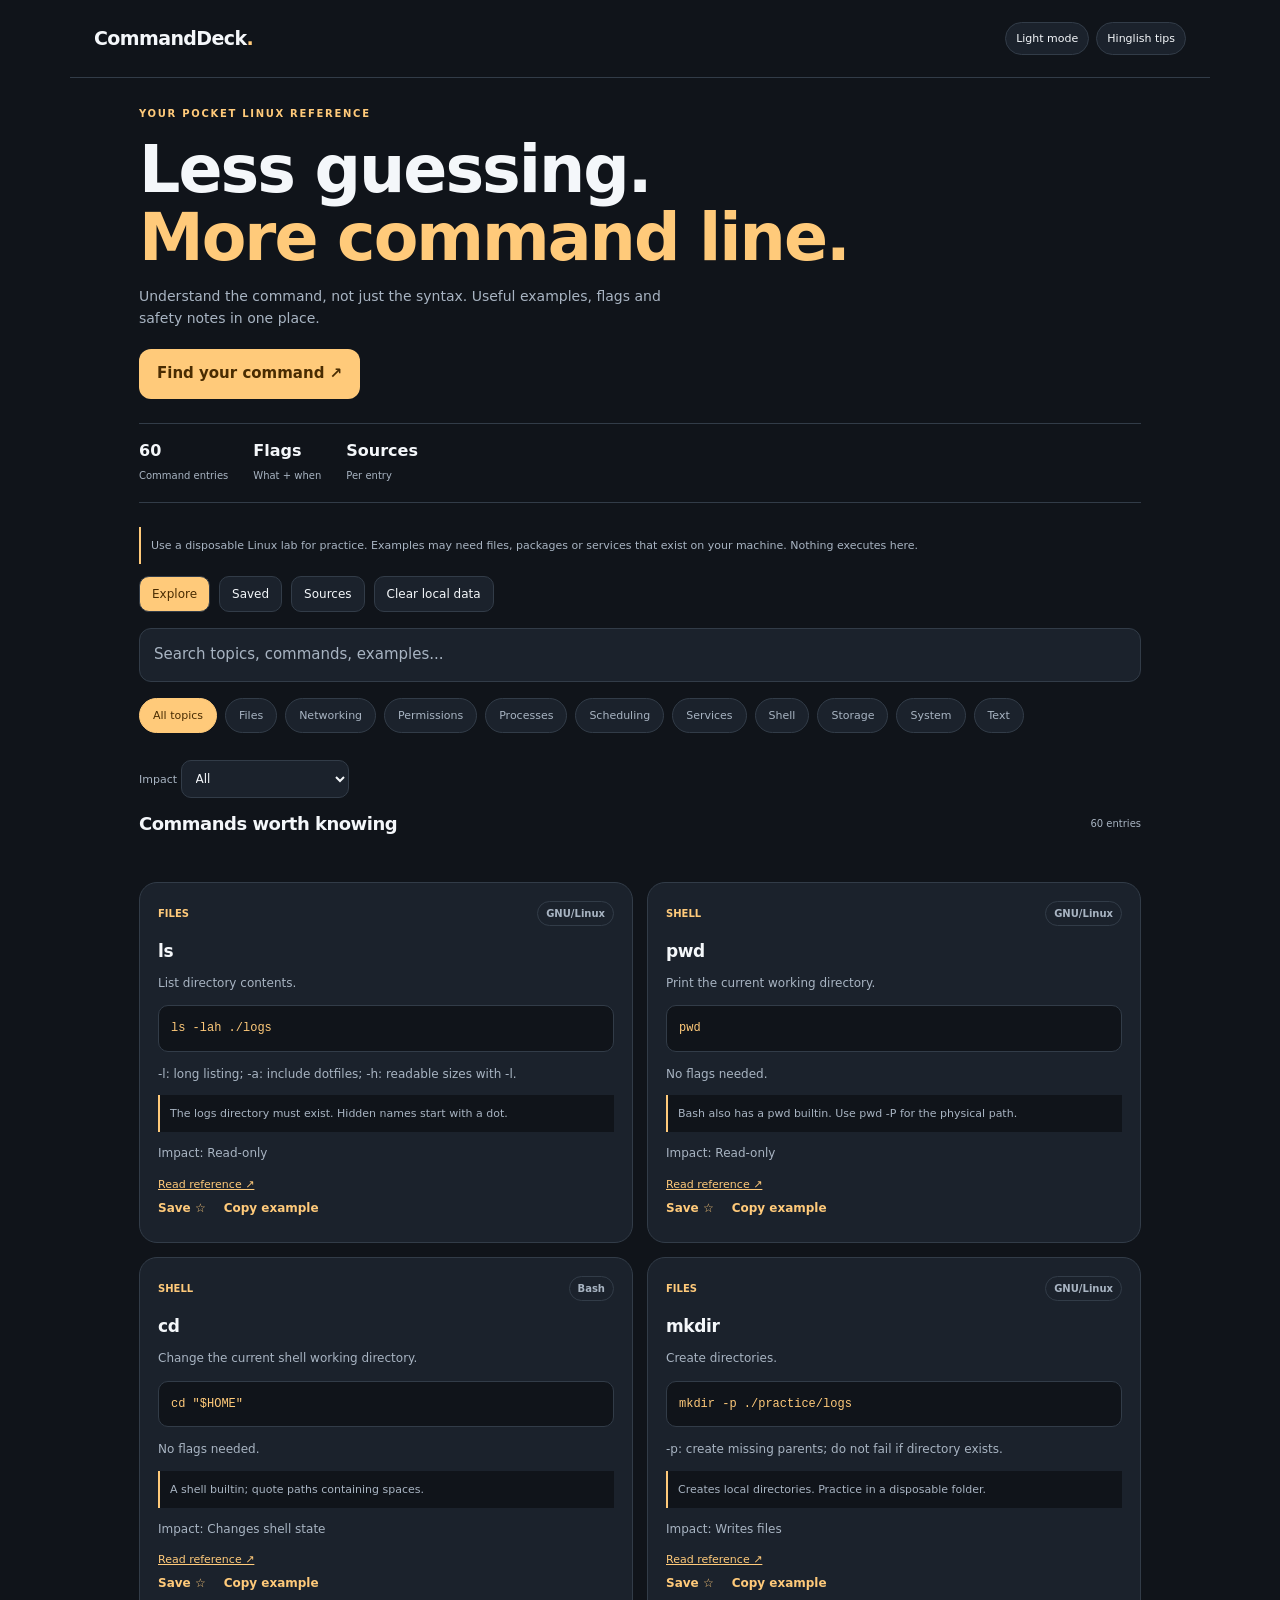
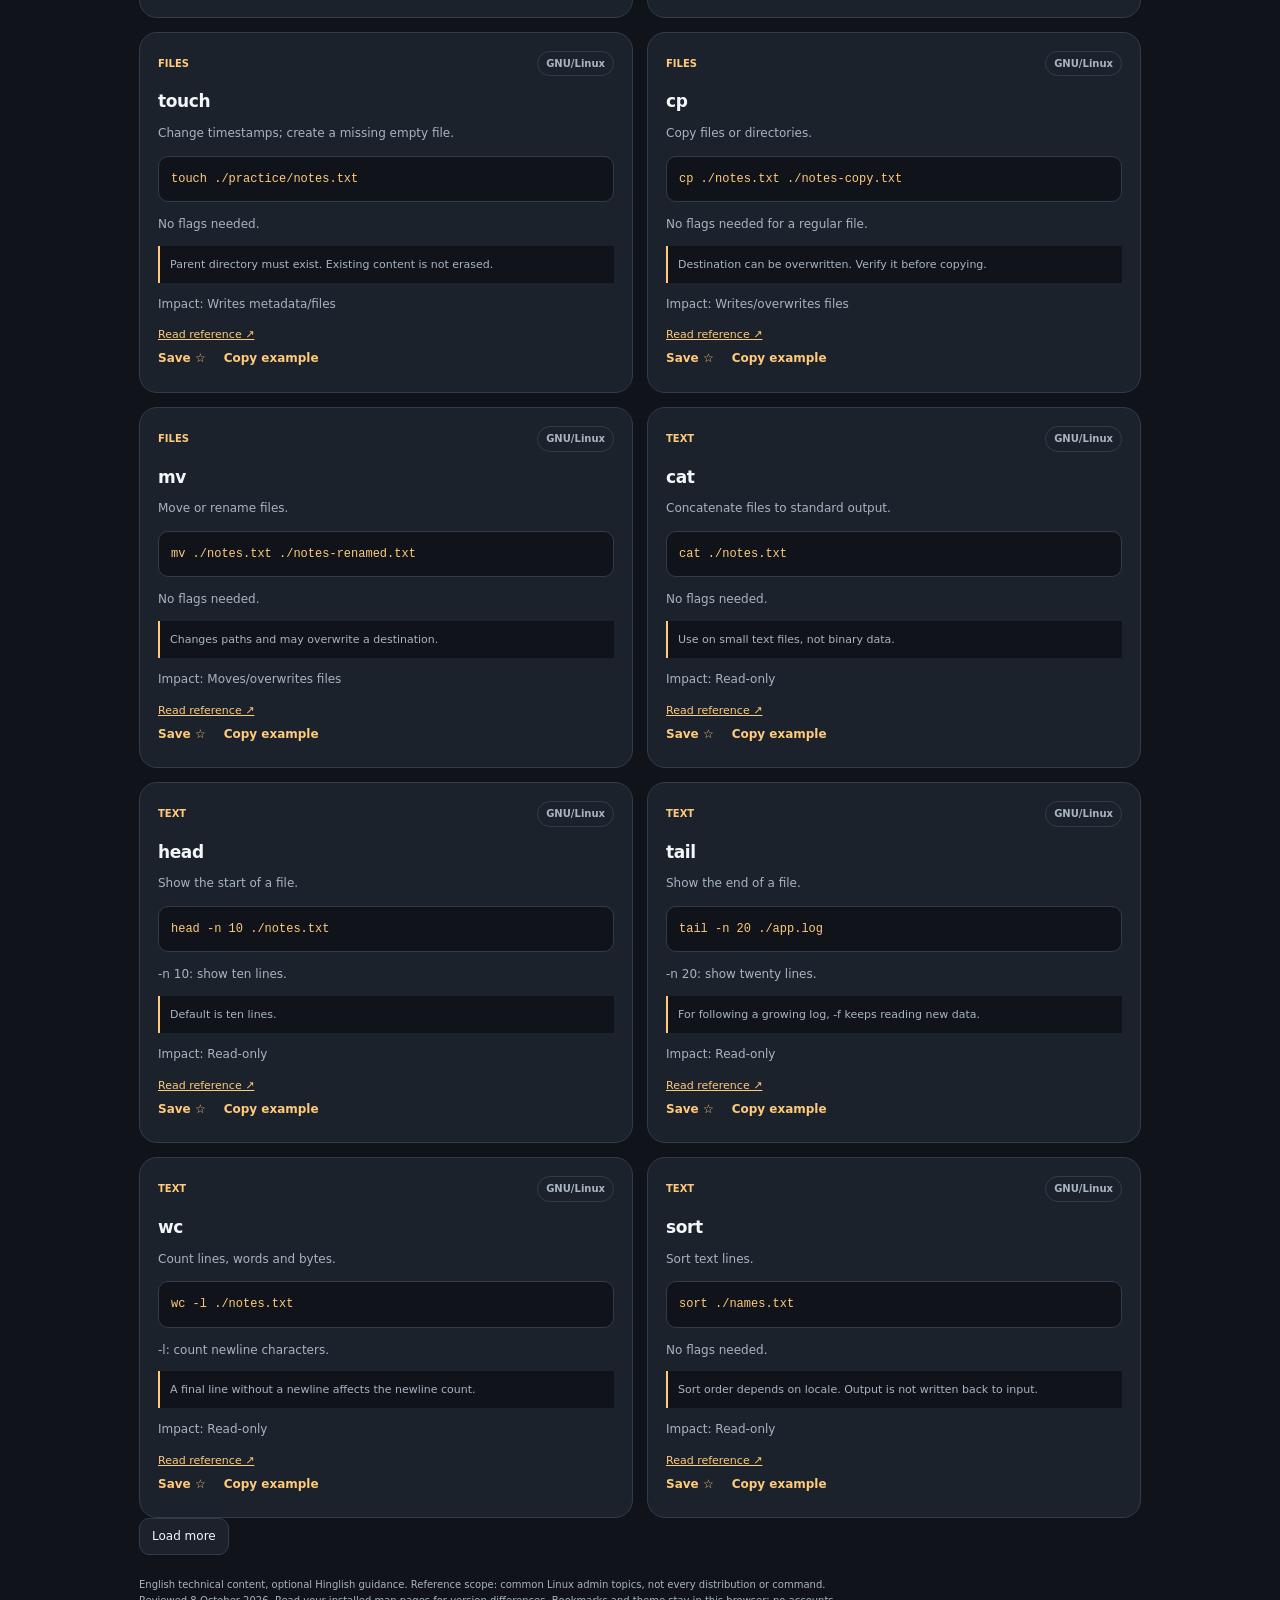
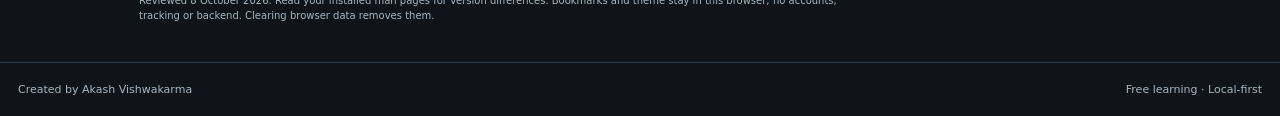
==== index.html @ 12f17e6a "Fix Pages entry filename and asset paths Updated script and stylesheet references in the HTML file." ====
<!doctype html><html lang="en"><head><meta charset="utf-8"><meta name="viewport" content="width=device-width,initial-scale=1"><meta name="description" content="Understand the command, not just the syntax. Useful examples, flags and safety notes in one place."><meta http-equiv="Content-Security-Policy" content="default-src 'none'; script-src 'self'; style-src 'self'; img-src 'self' data:; connect-src 'none'; base-uri 'none'; form-action 'none'; object-src 'none'"><meta name="referrer" content="no-referrer"><title>CommandDeck | Linux learning</title><link rel="stylesheet" href="2-style.css"><script defer src="4-data.js"></script><script defer src="3-app.js"></script></head><body class="commands" data-kind="commands"><header><div class="brand">CommandDeck<span>.</span></div><div class="headerbuttons"><button class="theme">Light mode</button><button class="theme lang">Hinglish tips</button></div></header><main><div class="eyebrow">YOUR POCKET LINUX REFERENCE</div><h1>Less guessing.<br><span>More command line.</span></h1><p class="intro">Understand the command, not just the syntax. Useful examples, flags and safety notes in one place.</p><button class="cta">Find your command ↗</button><div class="stats"><div><b>60</b><span>Command entries</span></div><div><b>Flags</b><span>What + when</span></div><div><b>Sources</b><span>Per entry</span></div></div><p class="hint" id="guidance">Use a disposable Linux lab for practice. Examples may need files, packages or services that exist on your machine. Nothing executes here.</p><nav class="toolbar" aria-label="Views"><button data-view="learn" class="selected">Explore</button><button data-view="saved">Saved</button><button data-view="sources">Sources</button><button id="clear">Clear local data</button></nav><div id="filters"><input aria-label="Search" maxlength="200" class="search" placeholder="Search topics, commands, examples..."><div class="topics"><button class="active" data-topic="all">All topics</button><button data-topic="Files">Files</button><button data-topic="Networking">Networking</button><button data-topic="Permissions">Permissions</button><button data-topic="Processes">Processes</button><button data-topic="Scheduling">Scheduling</button><button data-topic="Services">Services</button><button data-topic="Shell">Shell</button><button data-topic="Storage">Storage</button><button data-topic="System">System</button><button data-topic="Text">Text</button></div><div class="toolbar"><label>Impact <select id="impact"><option>All</option><option>Read-only</option><option>Changes or sensitive</option></select></label></div></div><div class="sectionhead"><h2 id="sectiontitle">Commands worth knowing</h2><span id="count"></span></div><p class="status" aria-live="polite" id="status"></p><div class="grid" id="cards"></div><button id="more" class="smallbtn" hidden>Load more</button><section id="quiz" hidden><div class="toolbar"><label>Questions <select id="quizcount"><option>5</option><option>10</option><option>14</option></select></label><button id="startquiz">Start new quiz</button></div><div id="quizbody"></div></section><section id="sources" class="sourceslist" hidden></section><p class="foot">English technical content, optional Hinglish guidance. Reference scope: common Linux admin topics, not every distribution or command. Reviewed 8 October 2026. Read your installed man pages for version differences. Bookmarks and theme stay in this browser; no accounts, tracking or backend. Clearing browser data removes them.</p></main><div class="footer"><span>Created by Akash Vishwakarma</span><span>Free learning · Local-first</span></div></body></html>
---- 2-style.css ----
*{box-sizing:border-box}body{margin:0;background:var(--bg);color:var(--ink);font:15px/1.55 system-ui,sans-serif;--bg:#10141a;--surface:#1b222c;--ink:#f4f7fa;--muted:#a8b4c2;--line:#323c48;--accent:#a5efb9;--accentInk:#143323}body.light{--bg:#f4f6f8;--surface:#fff;--ink:#15202b;--muted:#526170;--line:#dbe2e8;--accent:#0f6b3c;--accentInk:#fff}body.commands{--accent:#ffca7a;--accentInk:#492c02}body.commands.light{--accent:#865409;--accentInk:#fff}header{max-width:1140px;margin:auto;padding:22px 24px;display:flex;align-items:center;justify-content:space-between;gap:14px;border-bottom:1px solid var(--line)}.brand{font-size:19px;font-weight:800;letter-spacing:-.6px}.brand span{color:var(--accent)}button,input{font:inherit}button{cursor:pointer}button:focus-visible,input:focus-visible{outline:3px solid var(--accent);outline-offset:3px}.theme{background:var(--surface);color:var(--ink);border:1px solid var(--line);border-radius:100px;padding:8px 13px;font-size:12px}main{max-width:1050px;margin:auto;padding:28px 24px 90px}.eyebrow{color:var(--accent);text-transform:uppercase;letter-spacing:1.7px;font-size:10px;font-weight:800}.pill{font-size:10px;display:inline-block;border:1px solid var(--line);border-radius:100px;padding:4px 8px;color:var(--muted)}h1{font-size:clamp(36px,7vw,65px);line-height:1.05;letter-spacing:-2px;margin:14px 0}h1 span{color:var(--accent)}.intro{color:var(--muted);max-width:560px;margin:14px 0 20px;font-size:14px}.cta{border:0;background:var(--accent);color:var(--accentInk);font-weight:750;padding:13px 18px;border-radius:12px}.stats{display:flex;gap:25px;margin:24px 0;padding:15px 0;border-block:1px solid var(--line)}.stats b{display:block;font-size:16px}.stats span{font-size:10px;color:var(--muted)}.search{width:100%;background:var(--surface);border:1px solid var(--line);border-radius:12px;padding:14px;color:var(--ink);margin:4px 0 16px}.search::placeholder{color:var(--muted)}.topics{display:flex;gap:8px;overflow:auto;margin-bottom:23px;padding-bottom:4px}.topics button{white-space:nowrap;border:1px solid var(--line);background:var(--surface);color:var(--muted);border-radius:100px;padding:8px 13px;font-size:11px}.topics button.active{background:var(--accent);color:var(--accentInk);border-color:var(--accent)}.sectionhead{display:flex;justify-content:space-between;align-items:center;margin:10px 0 12px}.sectionhead h2{font-size:18px;letter-spacing:-.5px;margin:0}.sectionhead span{font-size:10px;color:var(--muted)}.grid{display:grid;grid-template-columns:1fr 1fr;gap:14px}.card{background:var(--surface);border:1px solid var(--line);padding:18px;border-radius:18px}.meta{display:flex;gap:8px;justify-content:space-between;align-items:center;color:var(--accent);font-size:10px;font-weight:700}.card h3{font-size:17px;line-height:1.4;letter-spacing:-.4px;margin:14px 0 10px}.card p{font-size:12px;color:var(--muted);margin:8px 0}.code{display:block;background:var(--bg);border:1px solid var(--line);font:12px/1.7 monospace;padding:12px;border-radius:10px;margin:13px 0;overflow:auto;color:var(--accent)}.detail{border:0;background:none;color:var(--accent);padding:6px 0;font-size:12px;font-weight:750}.hint{background:var(--bg);border-left:2px solid var(--accent);padding:10px;font-size:11px;color:var(--muted);margin:12px 0}.foot{font-size:10px;color:var(--muted);margin-top:22px;max-width:700px}footer{position:fixed;bottom:0;left:0;width:100%;background:var(--surface);border-top:1px solid var(--line);display:flex;justify-content:center;gap:42px;padding:13px 10px;color:var(--muted);font-size:11px}footer b{color:var(--accent)}.preview{font-size:10px;color:var(--muted);margin:0 0 12px}.answer{display:none}.answer.open{display:block}@media(max-width:600px){header{padding:17px 20px}main{padding:25px 20px 90px}.grid{grid-template-columns:1fr}.stats{gap:27px}h1{font-size:41px}.card{padding:17px}.theme{padding:7px 10px}.brand{font-size:18px}}footer{position:static}main{padding-bottom:28px}
[hidden]{display:none!important}a{color:var(--accent)}select{background:var(--surface);color:var(--ink);padding:10px;border:1px solid var(--line);border-radius:10px;font:inherit;max-width:100%}.toolbar{display:flex;gap:9px;flex-wrap:wrap;margin:12px 0}.toolbar button,.smallbtn{background:var(--surface);border:1px solid var(--line);color:var(--ink);padding:8px 12px;border-radius:10px;font-size:12px}button.selected{background:var(--accent);color:var(--accentInk)}.toolbar label{font-size:11px;color:var(--muted)}.toolbar select{font-size:12px}.answer{display:block}.card h3{overflow-wrap:anywhere}.code{white-space:pre-wrap;overflow-wrap:anywhere}.card .actions{display:flex;gap:18px}.question{border:0;background:transparent;padding:0;color:var(--ink);font:inherit;font-weight:750;text-align:left;width:100%}.source{font-size:11px;display:block;margin-top:13px}.empty{grid-column:1/-1;color:var(--muted)}.quizoption{display:block;width:100%;text-align:left;background:var(--bg);border:1px solid var(--line);border-radius:10px;color:var(--ink);padding:12px;margin:10px 0;font:inherit;font-size:13px}.quizoption.correct{border-color:#27864c;background:#d7f3df;color:#153f23}.quizoption.wrong{border-color:#b64747;background:#fae1e1;color:#701f1f}.quizoption:disabled{cursor:default;opacity:1}.status{font-size:12px;color:var(--accent);min-height:20px}.sourceslist a{display:block;padding:8px;overflow-wrap:anywhere}.risk{color:var(--muted)}.headerbuttons{display:flex;gap:7px}.lang{font-size:11px}.footer{display:flex;justify-content:space-between;gap:10px;flex-wrap:wrap;font-size:11px;color:var(--muted);padding:18px;border-top:1px solid var(--line)}@media(max-width:360px){header{padding:14px}.brand{font-size:16px}.theme{font-size:10px}main{padding-inline:15px}.stats{gap:17px}.sectionhead{align-items:flex-start;gap:10px}}
.headerbuttons .theme{white-space:nowrap;font-size:11px;padding:7px 10px}.headerbuttons{flex-shrink:0}@media(max-width:360px){.headerbuttons .theme{font-size:9px;padding:6px 7px}.headerbuttons{gap:5px}}
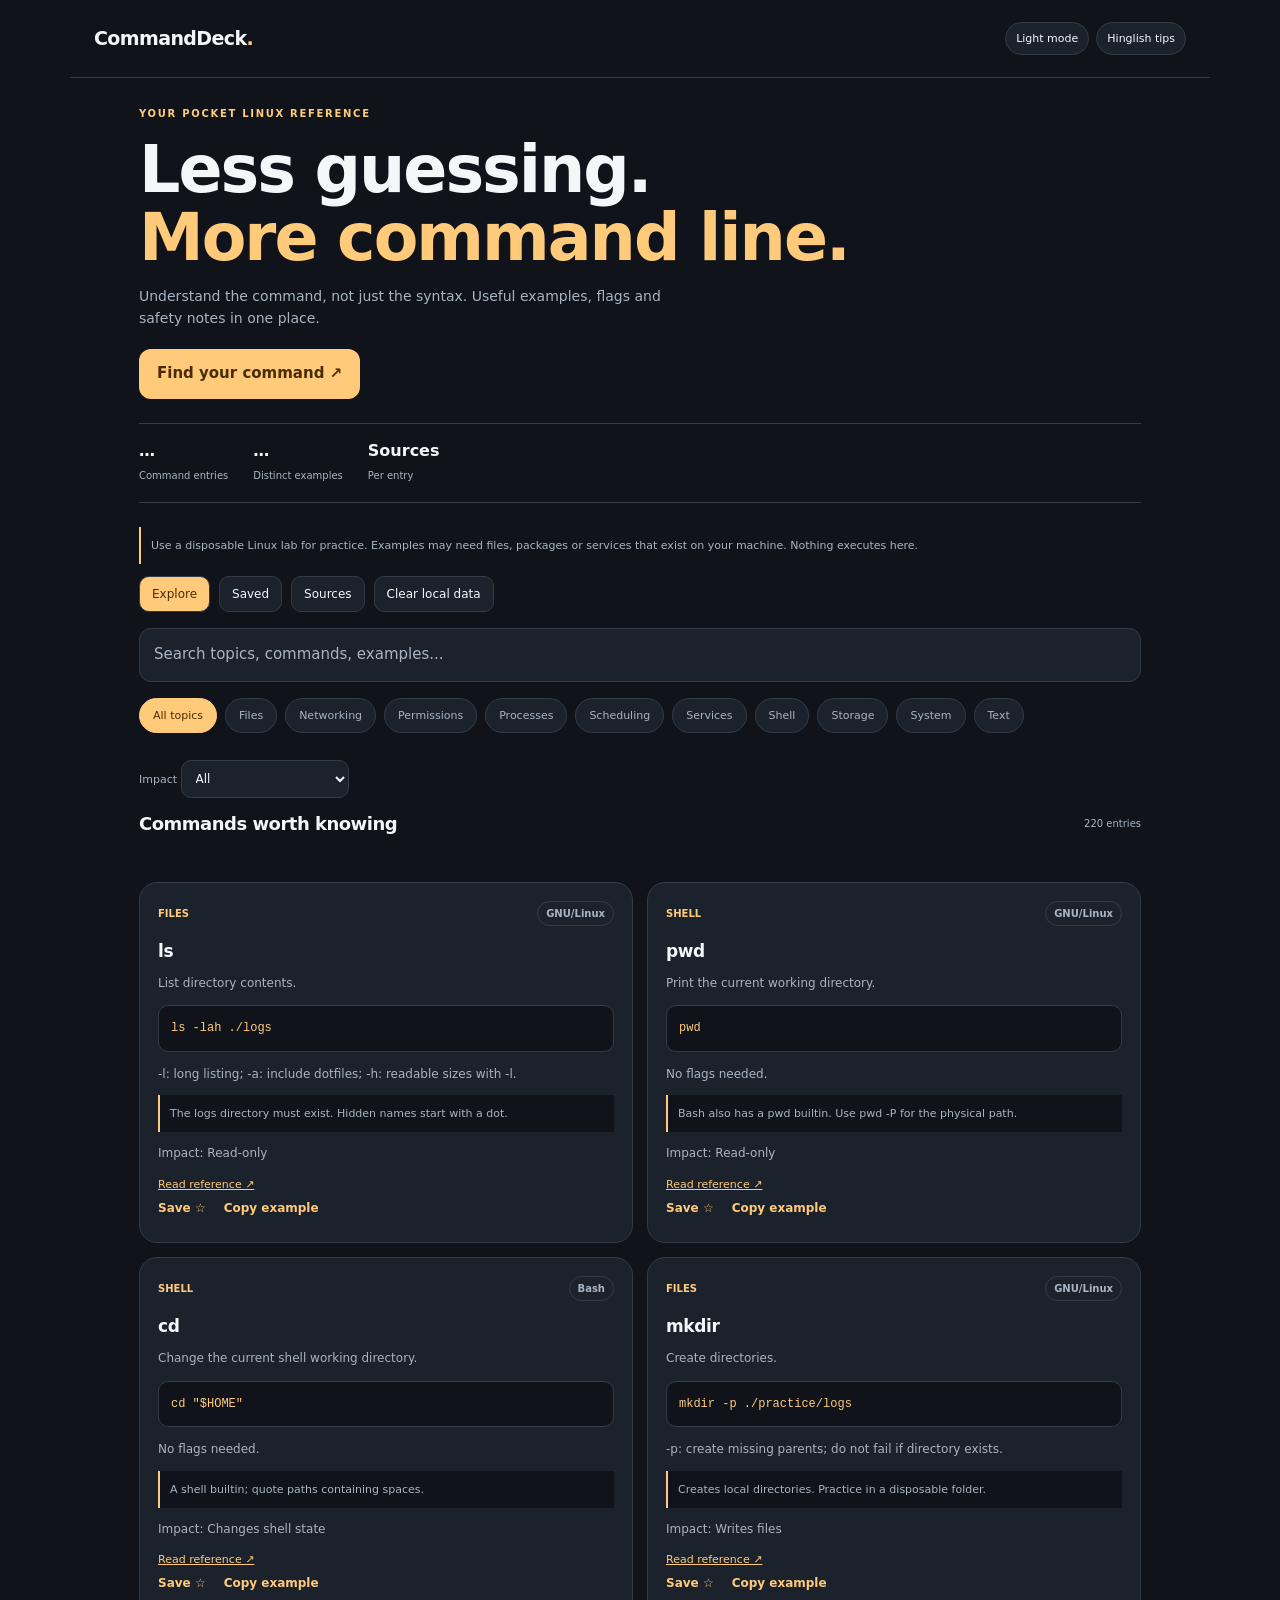
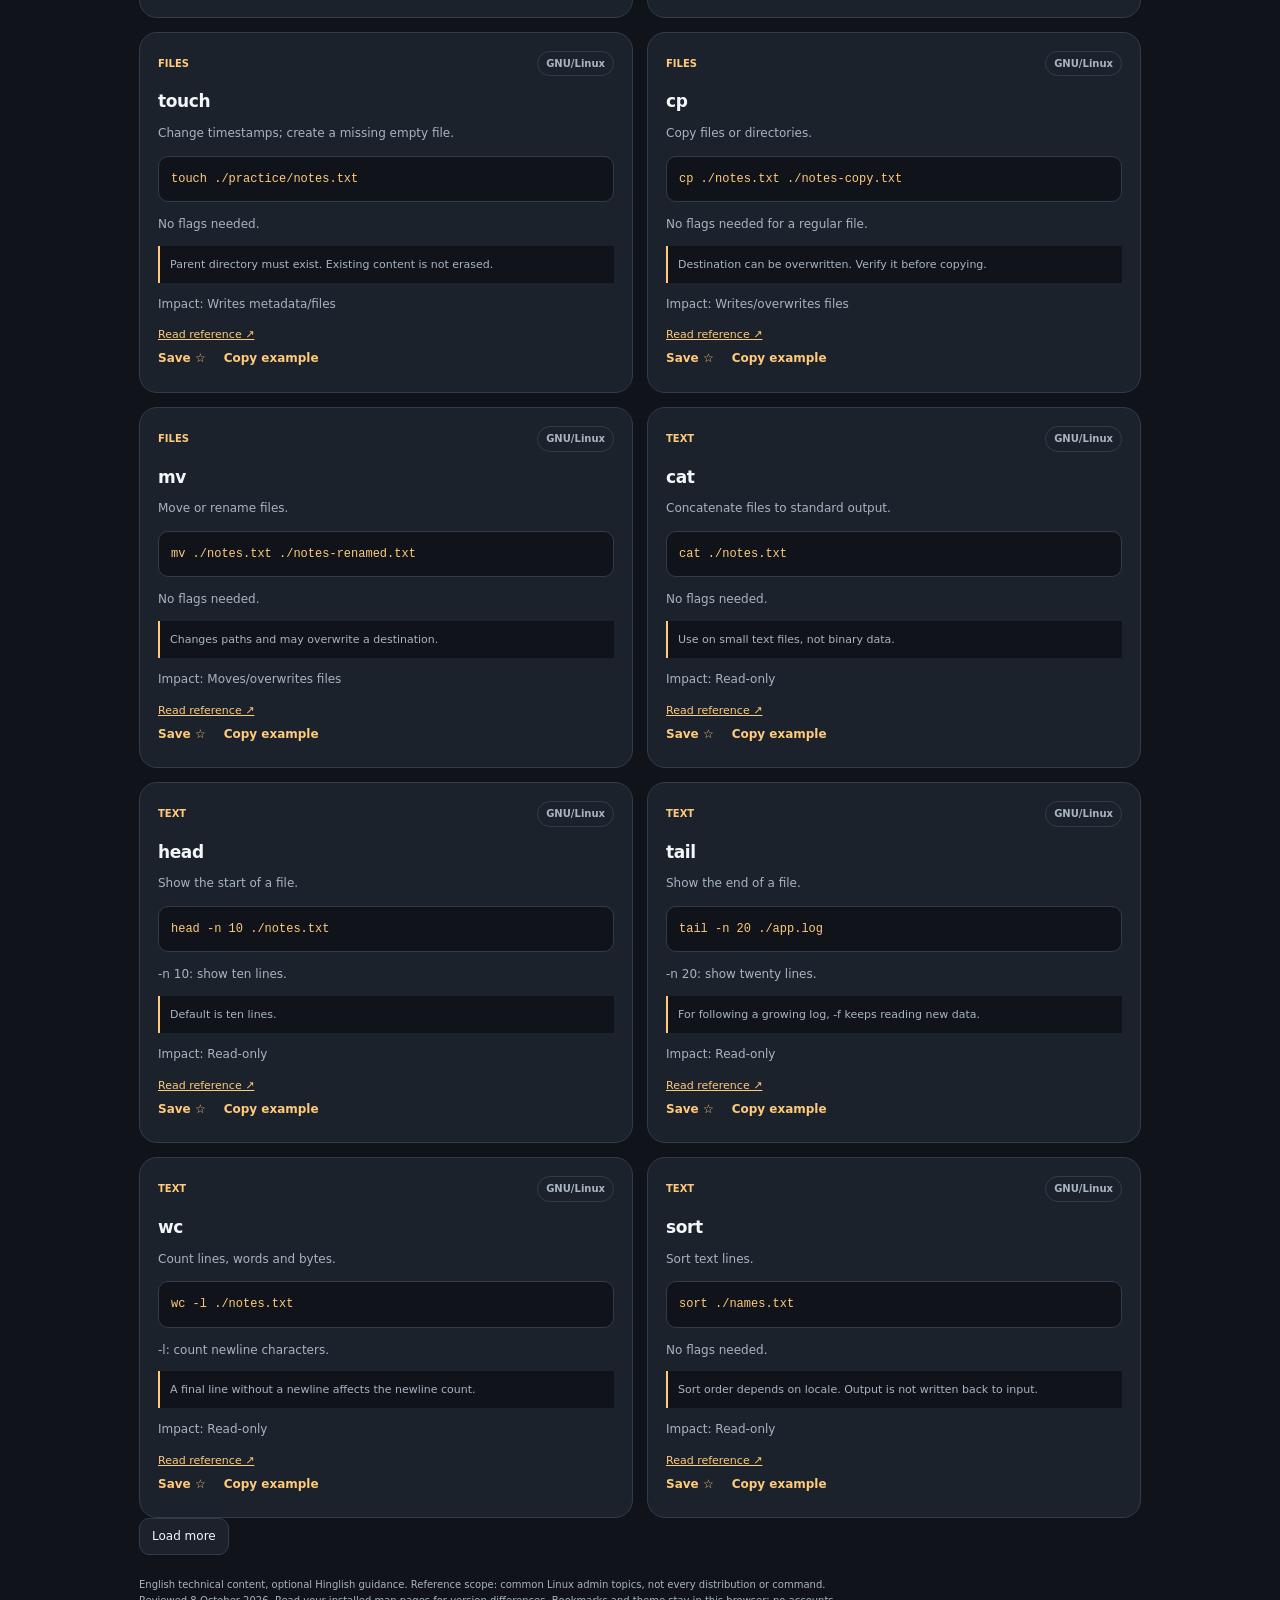
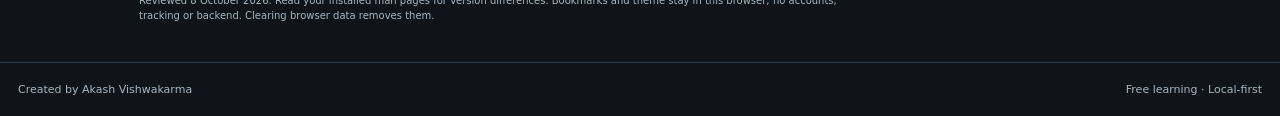
==== commit 6e6619a0: "Change script source order in index.html Updated script source for improved functionality." ====
--- a/index.html
+++ b/index.html
@@ -1 +1 @@
-<!doctype html><html lang="en"><head><meta charset="utf-8"><meta name="viewport" content="width=device-width,initial-scale=1"><meta name="description" content="Understand the command, not just the syntax. Useful examples, flags and safety notes in one place."><meta http-equiv="Content-Security-Policy" content="default-src 'none'; script-src 'self'; style-src 'self'; img-src 'self' data:; connect-src 'none'; base-uri 'none'; form-action 'none'; object-src 'none'"><meta name="referrer" content="no-referrer"><title>CommandDeck | Linux learning</title><link rel="stylesheet" href="2-style.css"><script defer src="4-data.js"></script><script defer src="3-app.js"></script></head><body class="commands" data-kind="commands"><header><div class="brand">CommandDeck<span>.</span></div><div class="headerbuttons"><button class="theme">Light mode</button><button class="theme lang">Hinglish tips</button></div></header><main><div class="eyebrow">YOUR POCKET LINUX REFERENCE</div><h1>Less guessing.<br><span>More command line.</span></h1><p class="intro">Understand the command, not just the syntax. Useful examples, flags and safety notes in one place.</p><button class="cta">Find your command ↗</button><div class="stats"><div><b>60</b><span>Command entries</span></div><div><b>Flags</b><span>What + when</span></div><div><b>Sources</b><span>Per entry</span></div></div><p class="hint" id="guidance">Use a disposable Linux lab for practice. Examples may need files, packages or services that exist on your machine. Nothing executes here.</p><nav class="toolbar" aria-label="Views"><button data-view="learn" class="selected">Explore</button><button data-view="saved">Saved</button><button data-view="sources">Sources</button><button id="clear">Clear local data</button></nav><div id="filters"><input aria-label="Search" maxlength="200" class="search" placeholder="Search topics, commands, examples..."><div class="topics"><button class="active" data-topic="all">All topics</button><button data-topic="Files">Files</button><button data-topic="Networking">Networking</button><button data-topic="Permissions">Permissions</button><button data-topic="Processes">Processes</button><button data-topic="Scheduling">Scheduling</button><button data-topic="Services">Services</button><button data-topic="Shell">Shell</button><button data-topic="Storage">Storage</button><button data-topic="System">System</button><button data-topic="Text">Text</button></div><div class="toolbar"><label>Impact <select id="impact"><option>All</option><option>Read-only</option><option>Changes or sensitive</option></select></label></div></div><div class="sectionhead"><h2 id="sectiontitle">Commands worth knowing</h2><span id="count"></span></div><p class="status" aria-live="polite" id="status"></p><div class="grid" id="cards"></div><button id="more" class="smallbtn" hidden>Load more</button><section id="quiz" hidden><div class="toolbar"><label>Questions <select id="quizcount"><option>5</option><option>10</option><option>14</option></select></label><button id="startquiz">Start new quiz</button></div><div id="quizbody"></div></section><section id="sources" class="sourceslist" hidden></section><p class="foot">English technical content, optional Hinglish guidance. Reference scope: common Linux admin topics, not every distribution or command. Reviewed 8 October 2026. Read your installed man pages for version differences. Bookmarks and theme stay in this browser; no accounts, tracking or backend. Clearing browser data removes them.</p></main><div class="footer"><span>Created by Akash Vishwakarma</span><span>Free learning · Local-first</span></div></body></html>
+<!doctype html><html lang="en"><head><meta charset="utf-8"><meta name="viewport" content="width=device-width,initial-scale=1"><meta name="description" content="Understand the command, not just the syntax. Useful examples, flags and safety notes in one place."><meta http-equiv="Content-Security-Policy" content="default-src 'none'; script-src 'self'; style-src 'self'; img-src 'self' data:; connect-src 'none'; base-uri 'none'; form-action 'none'; object-src 'none'"><meta name="referrer" content="no-referrer"><title>CommandDeck | Linux learning</title><link rel="stylesheet" href="2-style.css"><script defer src="3-fulldata.js"></script><script defer src="4-data.js"></script><script defer src="3-app.js"></script></head><body class="commands" data-kind="commands"><header><div class="brand">CommandDeck<span>.</span></div><div class="headerbuttons"><button class="theme">Light mode</button><button class="theme lang">Hinglish tips</button></div></header><main><div class="eyebrow">YOUR POCKET LINUX REFERENCE</div><h1>Less guessing.<br><span>More command line.</span></h1><p class="intro">Understand the command, not just the syntax. Useful examples, flags and safety notes in one place.</p><button class="cta">Find your command ↗</button><div class="stats"><div><b id="stat1">…</b><span>Command entries</span></div><div><b id="stat2">…</b><span>Distinct examples</span></div><div><b>Sources</b><span>Per entry</span></div></div><p class="hint" id="guidance">Use a disposable Linux lab for practice. Examples may need files, packages or services that exist on your machine. Nothing executes here.</p><nav class="toolbar" aria-label="Views"><button data-view="learn" class="selected">Explore</button><button data-view="saved">Saved</button><button data-view="sources">Sources</button><button id="clear">Clear local data</button></nav><div id="filters"><input aria-label="Search" maxlength="200" class="search" placeholder="Search topics, commands, examples..."><div class="topics"><button class="active" data-topic="all">All topics</button><button data-topic="Files">Files</button><button data-topic="Networking">Networking</button><button data-topic="Permissions">Permissions</button><button data-topic="Processes">Processes</button><button data-topic="Scheduling">Scheduling</button><button data-topic="Services">Services</button><button data-topic="Shell">Shell</button><button data-topic="Storage">Storage</button><button data-topic="System">System</button><button data-topic="Text">Text</button></div><div class="toolbar"><label>Impact <select id="impact"><option>All</option><option>Read-only</option><option>Changes or sensitive</option></select></label></div></div><div class="sectionhead"><h2 id="sectiontitle">Commands worth knowing</h2><span id="count"></span></div><p class="status" aria-live="polite" id="status"></p><div class="grid" id="cards"></div><button id="more" class="smallbtn" hidden>Load more</button><section id="quiz" hidden><div class="toolbar"><label>Questions <select id="quizcount"><option>5</option><option>10</option><option>14</option></select></label><button id="startquiz">Start new quiz</button></div><div id="quizbody"></div></section><section id="sources" class="sourceslist" hidden></section><p class="foot">English technical content, optional Hinglish guidance. Reference scope: common Linux admin topics, not every distribution or command. Reviewed 8 October 2026. Read your installed man pages for version differences. Bookmarks and theme stay in this browser; no accounts, tracking or backend. Clearing browser data removes them.</p></main><div class="footer"><span>Created by Akash Vishwakarma</span><span>Free learning · Local-first</span></div></body></html>
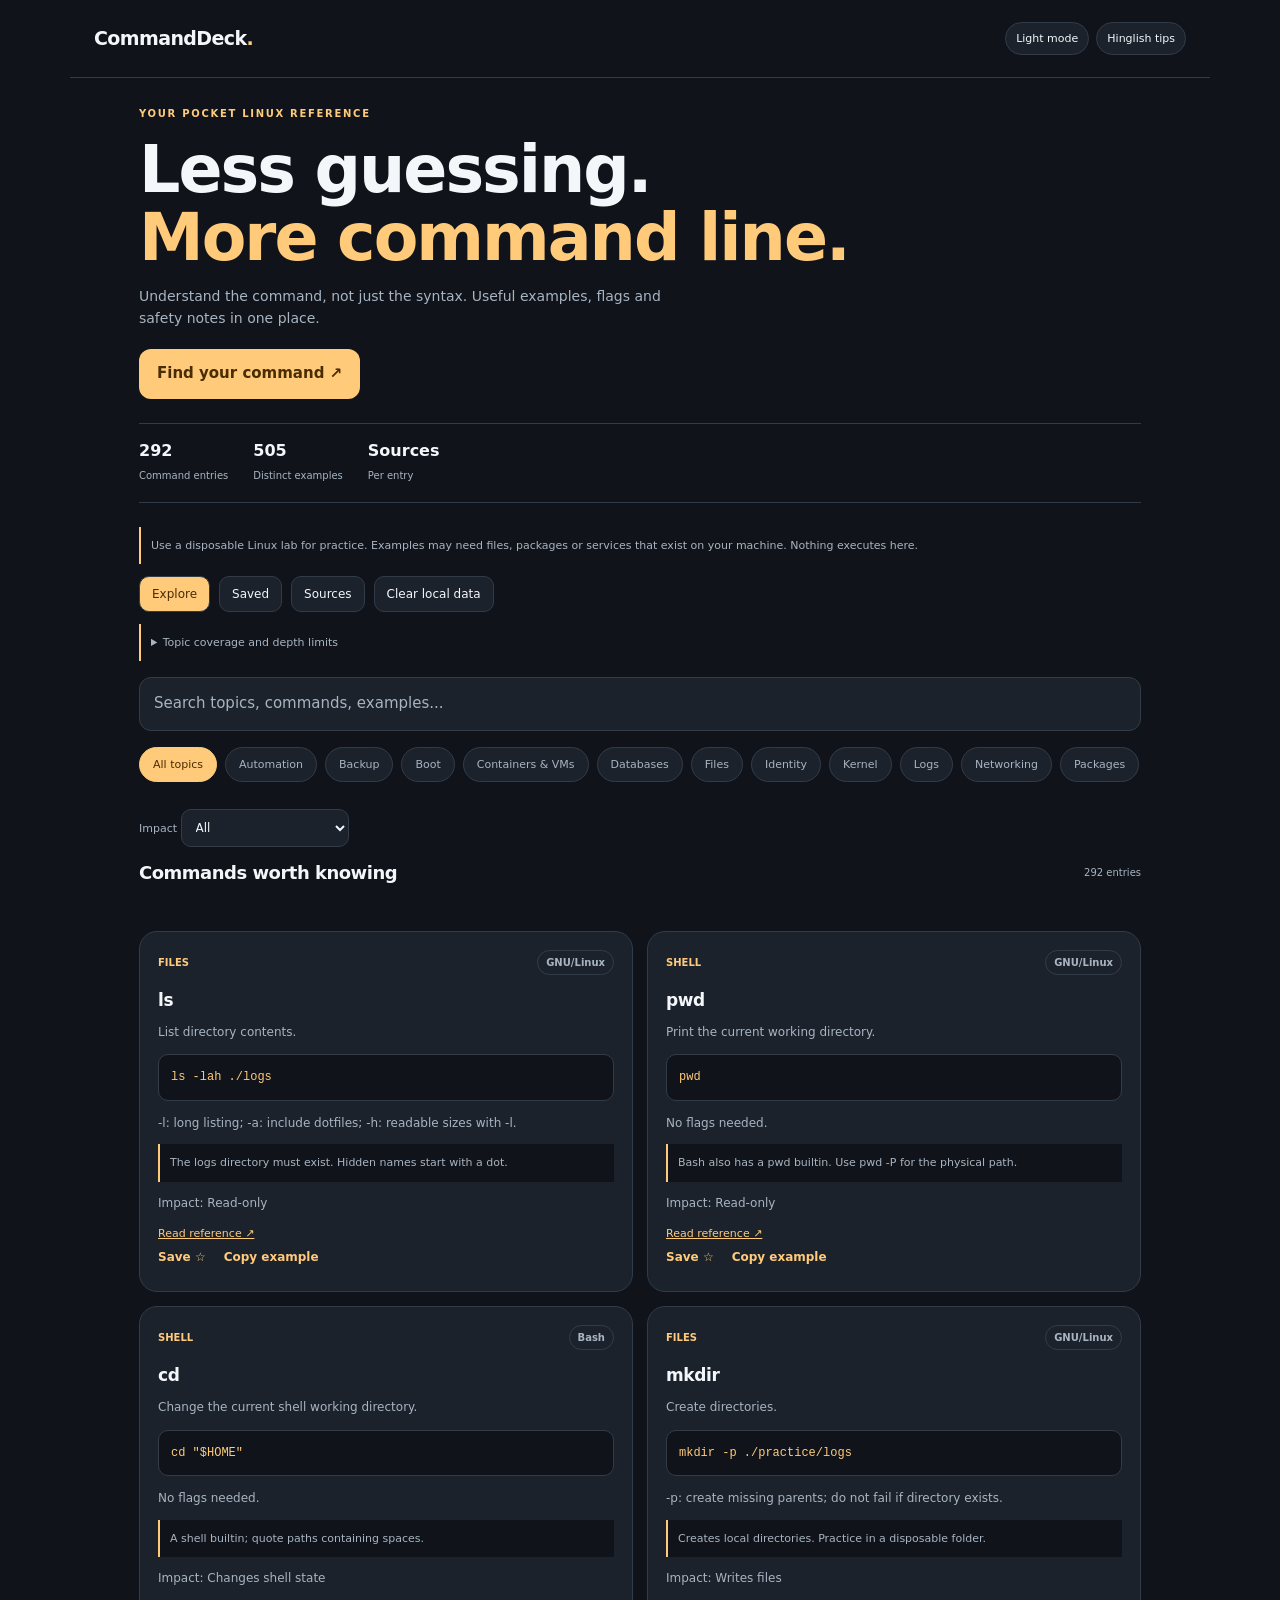
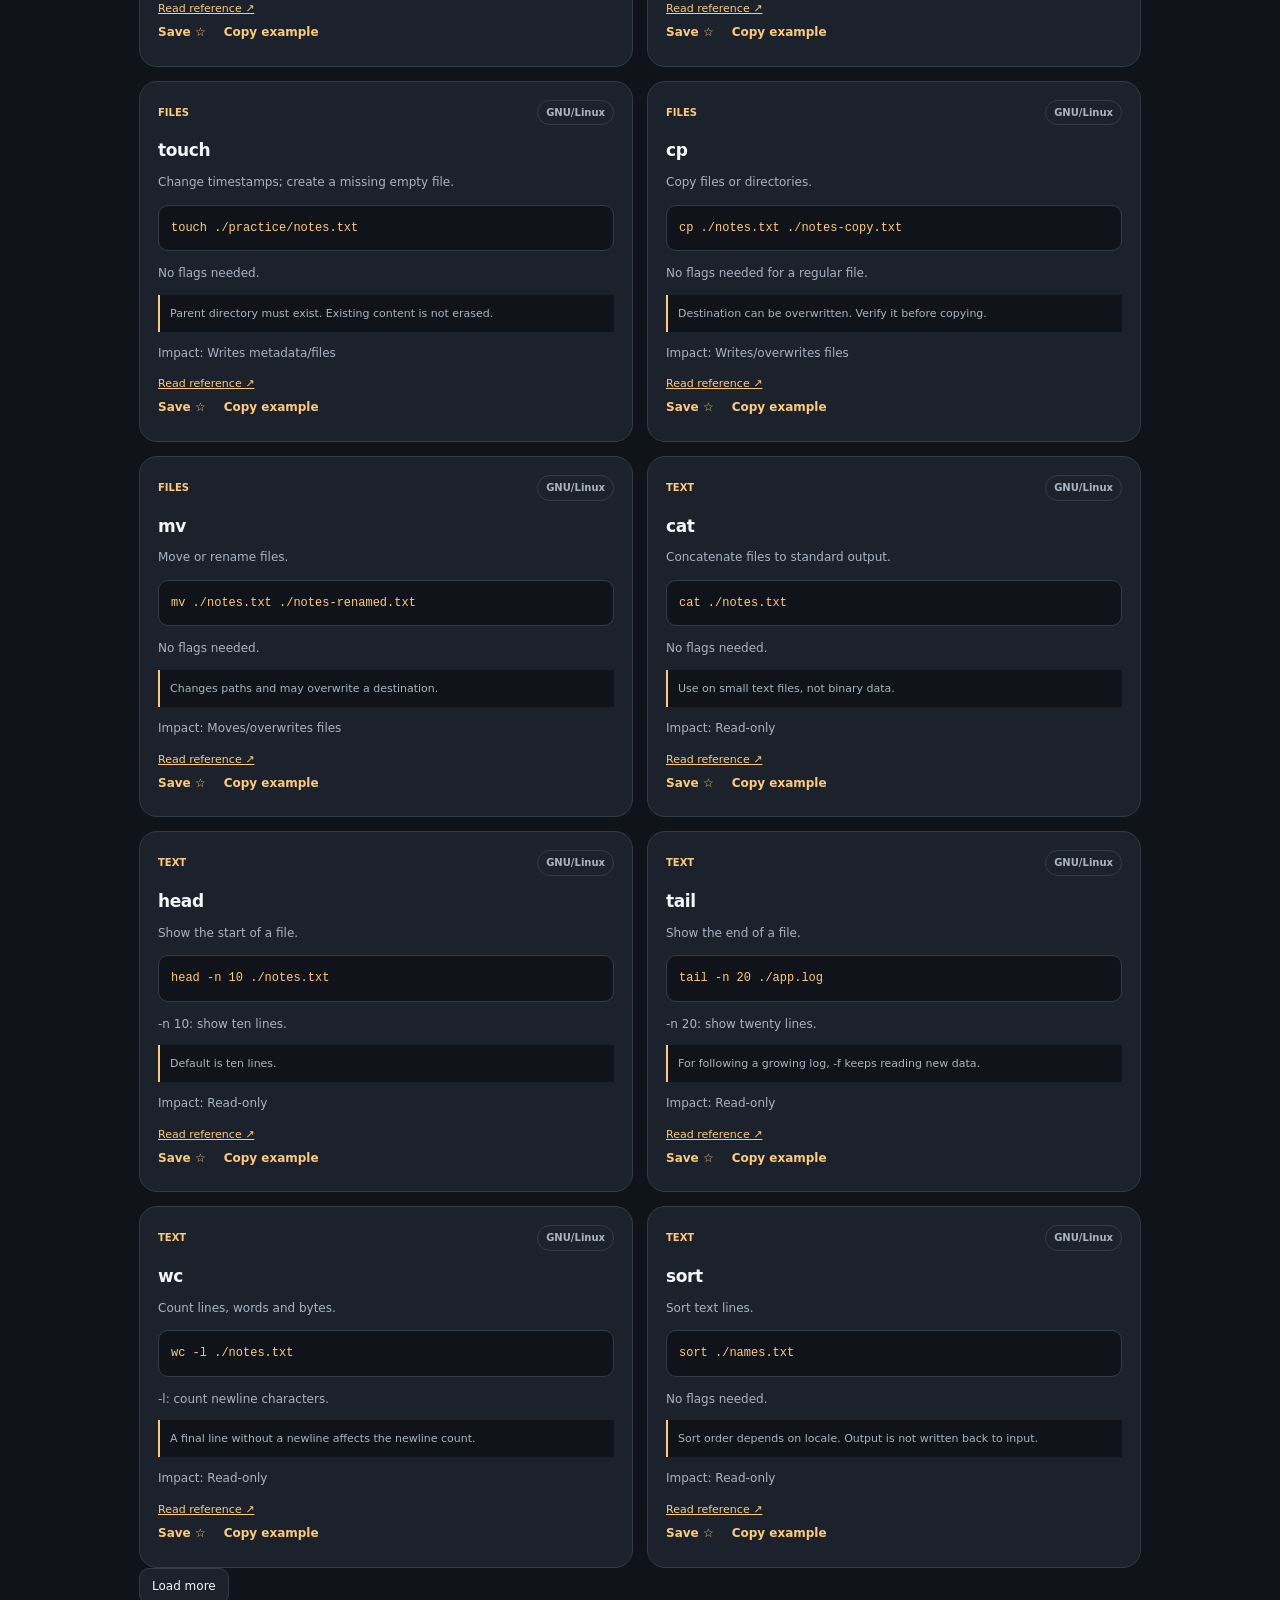
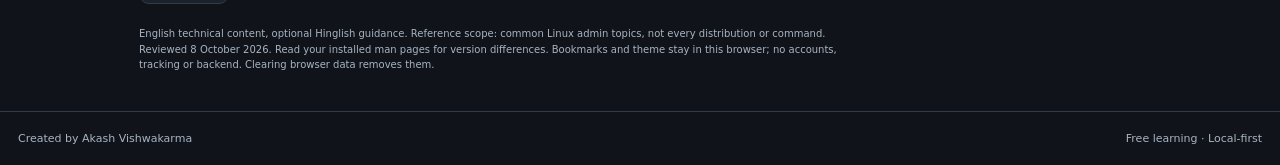
==== commit 5ec701bd: "Change script source for commands coverage Updated script references in the HTML file." ====
--- a/index.html
+++ b/index.html
@@ -1 +1 @@
-<!doctype html><html lang="en"><head><meta charset="utf-8"><meta name="viewport" content="width=device-width,initial-scale=1"><meta name="description" content="Understand the command, not just the syntax. Useful examples, flags and safety notes in one place."><meta http-equiv="Content-Security-Policy" content="default-src 'none'; script-src 'self'; style-src 'self'; img-src 'self' data:; connect-src 'none'; base-uri 'none'; form-action 'none'; object-src 'none'"><meta name="referrer" content="no-referrer"><title>CommandDeck | Linux learning</title><link rel="stylesheet" href="2-style.css"><script defer src="3-fulldata.js"></script><script defer src="4-data.js"></script><script defer src="3-app.js"></script></head><body class="commands" data-kind="commands"><header><div class="brand">CommandDeck<span>.</span></div><div class="headerbuttons"><button class="theme">Light mode</button><button class="theme lang">Hinglish tips</button></div></header><main><div class="eyebrow">YOUR POCKET LINUX REFERENCE</div><h1>Less guessing.<br><span>More command line.</span></h1><p class="intro">Understand the command, not just the syntax. Useful examples, flags and safety notes in one place.</p><button class="cta">Find your command ↗</button><div class="stats"><div><b id="stat1">…</b><span>Command entries</span></div><div><b id="stat2">…</b><span>Distinct examples</span></div><div><b>Sources</b><span>Per entry</span></div></div><p class="hint" id="guidance">Use a disposable Linux lab for practice. Examples may need files, packages or services that exist on your machine. Nothing executes here.</p><nav class="toolbar" aria-label="Views"><button data-view="learn" class="selected">Explore</button><button data-view="saved">Saved</button><button data-view="sources">Sources</button><button id="clear">Clear local data</button></nav><div id="filters"><input aria-label="Search" maxlength="200" class="search" placeholder="Search topics, commands, examples..."><div class="topics"><button class="active" data-topic="all">All topics</button><button data-topic="Files">Files</button><button data-topic="Networking">Networking</button><button data-topic="Permissions">Permissions</button><button data-topic="Processes">Processes</button><button data-topic="Scheduling">Scheduling</button><button data-topic="Services">Services</button><button data-topic="Shell">Shell</button><button data-topic="Storage">Storage</button><button data-topic="System">System</button><button data-topic="Text">Text</button></div><div class="toolbar"><label>Impact <select id="impact"><option>All</option><option>Read-only</option><option>Changes or sensitive</option></select></label></div></div><div class="sectionhead"><h2 id="sectiontitle">Commands worth knowing</h2><span id="count"></span></div><p class="status" aria-live="polite" id="status"></p><div class="grid" id="cards"></div><button id="more" class="smallbtn" hidden>Load more</button><section id="quiz" hidden><div class="toolbar"><label>Questions <select id="quizcount"><option>5</option><option>10</option><option>14</option></select></label><button id="startquiz">Start new quiz</button></div><div id="quizbody"></div></section><section id="sources" class="sourceslist" hidden></section><p class="foot">English technical content, optional Hinglish guidance. Reference scope: common Linux admin topics, not every distribution or command. Reviewed 8 October 2026. Read your installed man pages for version differences. Bookmarks and theme stay in this browser; no accounts, tracking or backend. Clearing browser data removes them.</p></main><div class="footer"><span>Created by Akash Vishwakarma</span><span>Free learning · Local-first</span></div></body></html>
+<!doctype html><html lang="en"><head><meta charset="utf-8"><meta name="viewport" content="width=device-width,initial-scale=1"><meta name="description" content="Understand the command, not just the syntax. Useful examples, flags and safety notes in one place."><meta http-equiv="Content-Security-Policy" content="default-src 'none'; script-src 'self'; style-src 'self'; img-src 'self' data:; connect-src 'none'; base-uri 'none'; form-action 'none'; object-src 'none'"><meta name="referrer" content="no-referrer"><title>CommandDeck | Linux learning</title><link rel="stylesheet" href="2-style.css"><script defer src="3-fulldata.js"></script><script defer src="2-commands-coverage.js"></script><script defer src="4-data.js"></script><script defer src="3-app.js"></script></head><body class="commands" data-kind="commands"><header><div class="brand">CommandDeck<span>.</span></div><div class="headerbuttons"><button class="theme">Light mode</button><button class="theme lang">Hinglish tips</button></div></header><main><div class="eyebrow">YOUR POCKET LINUX REFERENCE</div><h1>Less guessing.<br><span>More command line.</span></h1><p class="intro">Understand the command, not just the syntax. Useful examples, flags and safety notes in one place.</p><button class="cta">Find your command ↗</button><div class="stats"><div><b id="stat1">…</b><span>Command entries</span></div><div><b id="stat2">…</b><span>Distinct examples</span></div><div><b>Sources</b><span>Per entry</span></div></div><p class="hint" id="guidance">Use a disposable Linux lab for practice. Examples may need files, packages or services that exist on your machine. Nothing executes here.</p><nav class="toolbar" aria-label="Views"><button data-view="learn" class="selected">Explore</button><button data-view="saved">Saved</button><button data-view="sources">Sources</button><button id="clear">Clear local data</button></nav><div id="filters"><input aria-label="Search" maxlength="200" class="search" placeholder="Search topics, commands, examples..."><div class="topics"><button class="active" data-topic="all">All topics</button><button data-topic="Files">Files</button><button data-topic="Networking">Networking</button><button data-topic="Permissions">Permissions</button><button data-topic="Processes">Processes</button><button data-topic="Scheduling">Scheduling</button><button data-topic="Services">Services</button><button data-topic="Shell">Shell</button><button data-topic="Storage">Storage</button><button data-topic="System">System</button><button data-topic="Text">Text</button></div><div class="toolbar"><label>Impact <select id="impact"><option>All</option><option>Read-only</option><option>Changes or sensitive</option></select></label></div></div><div class="sectionhead"><h2 id="sectiontitle">Commands worth knowing</h2><span id="count"></span></div><p class="status" aria-live="polite" id="status"></p><div class="grid" id="cards"></div><button id="more" class="smallbtn" hidden>Load more</button><section id="quiz" hidden><div class="toolbar"><label>Questions <select id="quizcount"><option>5</option><option>10</option><option>14</option></select></label><button id="startquiz">Start new quiz</button></div><div id="quizbody"></div></section><section id="sources" class="sourceslist" hidden></section><p class="foot">English technical content, optional Hinglish guidance. Reference scope: common Linux admin topics, not every distribution or command. Reviewed 8 October 2026. Read your installed man pages for version differences. Bookmarks and theme stay in this browser; no accounts, tracking or backend. Clearing browser data removes them.</p></main><div class="footer"><span>Created by Akash Vishwakarma</span><span>Free learning · Local-first</span></div></body></html>
